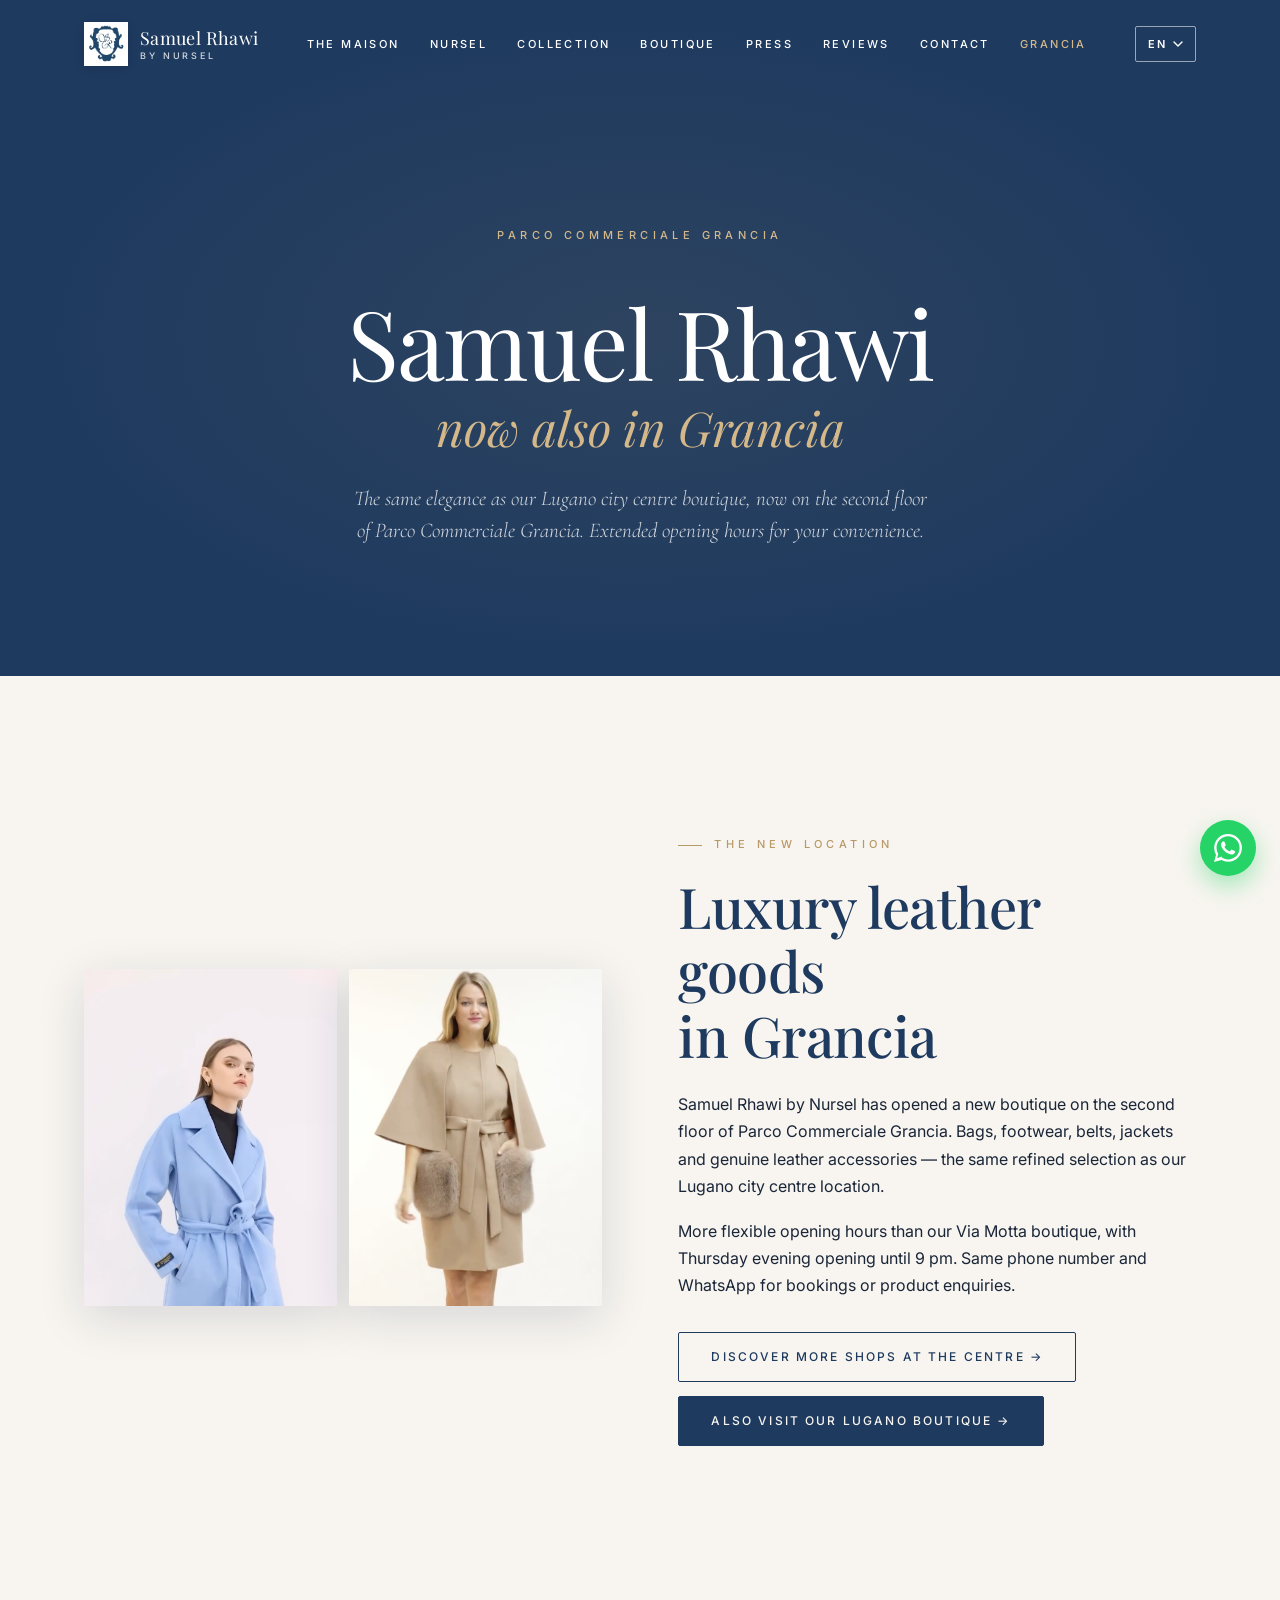
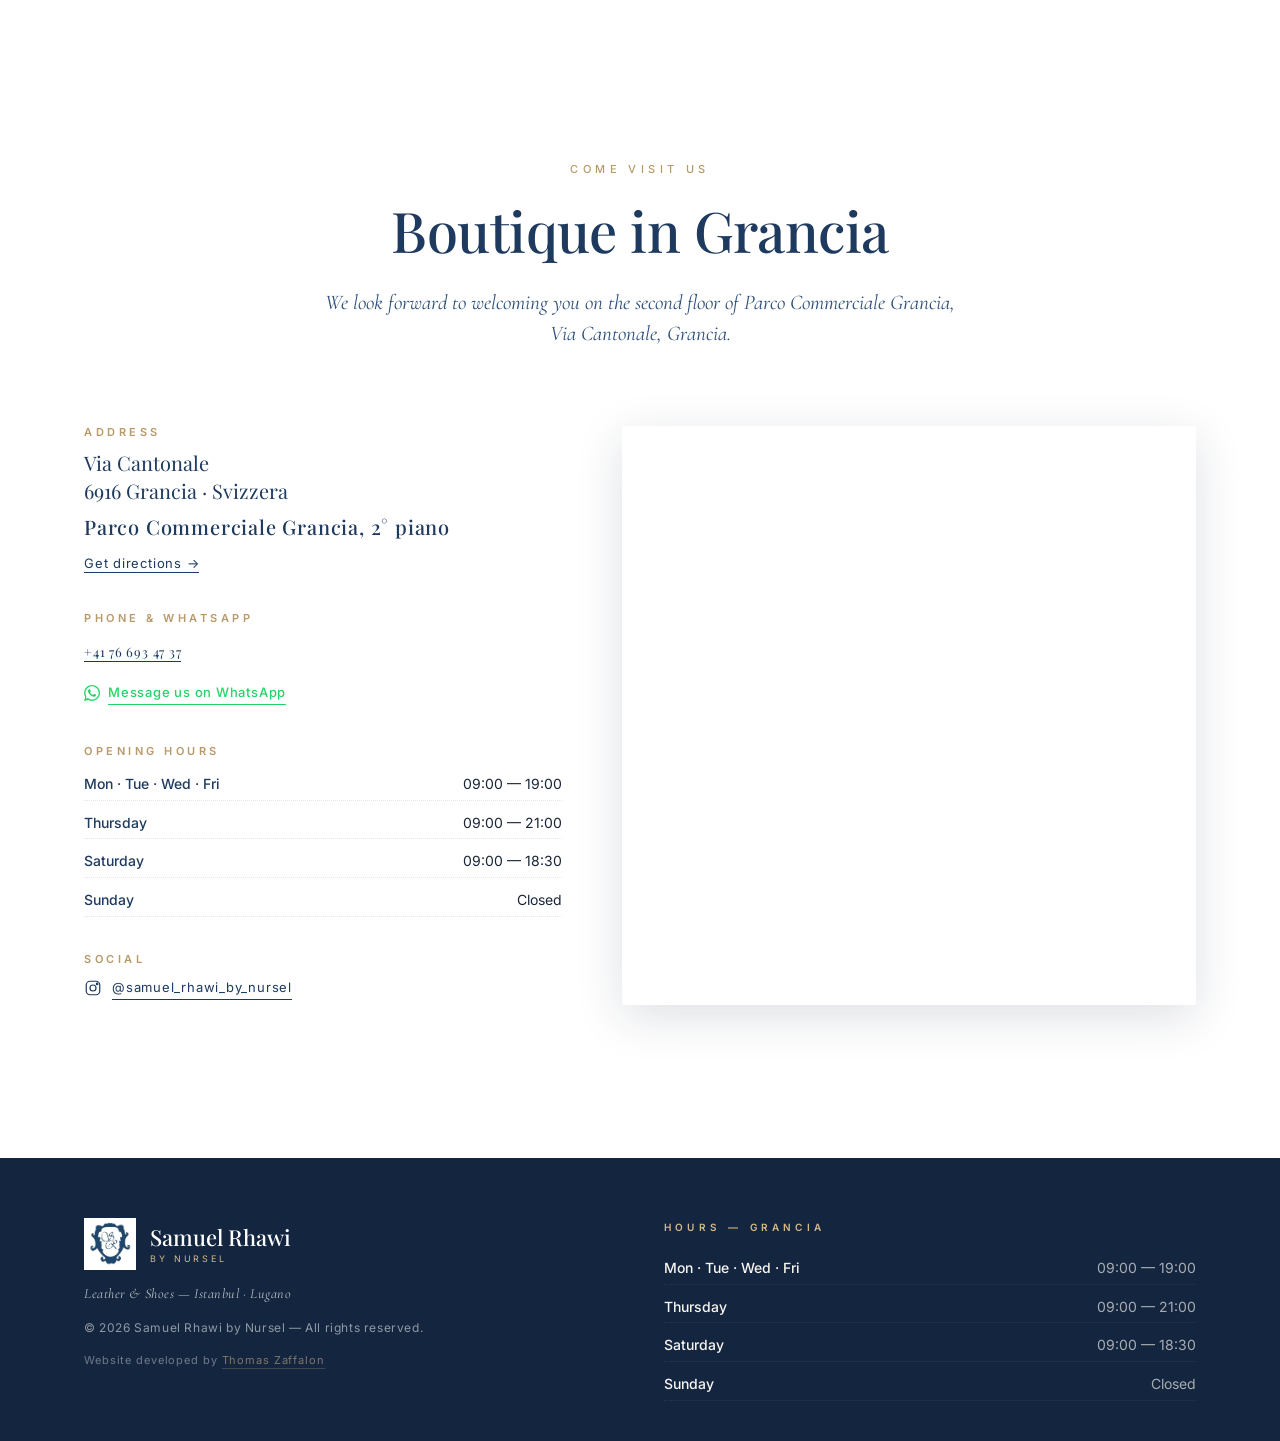
==== grancia.html @ 1774a995 "Add Grancia boutique page and update index - Remove coming soon banner (Grancia is now open) - Add G" ====
<!DOCTYPE html>
<html lang="it">
<head>
  <meta charset="UTF-8" />
  <meta name="viewport" content="width=device-width, initial-scale=1.0" />
  <title>Samuel Rhawi by Nursel — Boutique al Parco Commerciale Grancia</title>
  <meta name="description" content="Samuel Rhawi by Nursel ora anche a Grancia, al secondo piano del Parco Commerciale. Pelletteria, borse, calzature e accessori in vera pelle. Orari flessibili. Via Cantonale, 6916 Grancia." />
  <meta name="theme-color" content="#1e3a5f" />

  <link rel="icon" type="image/webp" href="img/logo (abbreviato ma buona qualita).jpg.webp" />
  <link rel="apple-touch-icon" href="img/logo (abbreviato ma buona qualita).jpg.webp" />

  <link rel="preconnect" href="https://fonts.googleapis.com">
  <link rel="preconnect" href="https://fonts.gstatic.com" crossorigin>
  <link href="https://fonts.googleapis.com/css2?family=Cormorant+Garamond:ital,wght@0,300;0,400;0,500;0,600;0,700;1,400&family=Inter:wght@300;400;500;600&family=Playfair+Display:ital,wght@0,400;0,500;0,600;0,700;1,400&display=swap" rel="stylesheet">

  <link rel="stylesheet" href="styles.css" />
</head>
<body>

  <!-- ============ NAVBAR ============ -->
  <header class="nav" id="nav">
    <div class="nav__inner">
      <a href="index.html" class="nav__brand" aria-label="Samuel Rhawi by Nursel">
        <img src="img/logo (abbreviato ma buona qualita).jpg.webp" alt="" class="nav__logo" />
        <span class="nav__brand-text">Samuel Rhawi<small>by Nursel</small></span>
      </a>

      <nav class="nav__links" id="navLinks">
        <a href="index.html#about" data-i18n="nav_about">La Maison</a>
        <a href="index.html#nursel" data-i18n="nav_nursel">Nursel</a>
        <a href="index.html#collection" data-i18n="nav_collection">Collezione</a>
        <a href="index.html#boutique" data-i18n="nav_boutique">Boutique</a>
        <a href="index.html#press" data-i18n="nav_press">Stampa</a>
        <a href="index.html#reviews" data-i18n="nav_reviews">Recensioni</a>
        <a href="index.html#contact" data-i18n="nav_contact">Contatti</a>
        <a href="grancia.html" data-i18n="nav_grancia" class="nav__link--grancia" aria-current="page">Grancia</a>
      </nav>

      <div class="nav__right">
        <div class="lang" id="lang">
          <button class="lang__current" id="langCurrent" aria-haspopup="listbox" aria-expanded="false">
            <span id="langLabel">IT</span>
            <svg width="10" height="6" viewBox="0 0 10 6" fill="none" aria-hidden="true"><path d="M1 1l4 4 4-4" stroke="currentColor" stroke-width="1.4" stroke-linecap="round" stroke-linejoin="round"/></svg>
          </button>
          <ul class="lang__menu" role="listbox">
            <li><button data-lang="it" role="option">Italiano</button></li>
            <li><button data-lang="en" role="option">English</button></li>
            <li><button data-lang="fr" role="option">Français</button></li>
            <li><button data-lang="de" role="option">Deutsch</button></li>
          </ul>
        </div>

        <button class="nav__burger" id="navBurger" aria-label="Menu" aria-expanded="false">
          <span></span><span></span><span></span>
        </button>
      </div>
    </div>
  </header>

  <!-- ============ HERO GRANCIA ============ -->
  <section class="grancia-hero">
    <div class="container">
      <div class="grancia-hero__content">
        <span class="section__eyebrow grancia-hero__eyebrow" data-i18n="grancia_eyebrow">Parco Commerciale Grancia</span>
        <h1 class="grancia-hero__title" data-i18n="grancia_title">Samuel Rhawi<br/><em>è ora a Grancia</em></h1>
        <p class="grancia-hero__lead" data-i18n="grancia_lead">La stessa eleganza di Lugano centro, ora al secondo piano del Parco Commerciale Grancia. Orari più ampi per tua comodità.</p>
      </div>
    </div>
  </section>

  <!-- ============ ABOUT / FOTO ============ -->
  <section class="section section--grancia-about">
    <div class="container">
      <div class="grancia-about__grid">
        <div class="grancia-about__photos">
          <img src="img/modella 5.png" alt="Samuel Rhawi by Nursel — Grancia" loading="lazy" />
          <img src="img/modella 6.png" alt="Samuel Rhawi by Nursel — Grancia" loading="lazy" />
        </div>
        <div class="grancia-about__text">
          <span class="section__eyebrow" data-i18n="grancia_about_eyebrow">La Nuova Sede</span>
          <h2 class="section__title" data-i18n="grancia_about_title">Pelletteria di lusso<br/>a Grancia</h2>
          <p data-i18n="grancia_about_p1">Samuel Rhawi by Nursel ha aperto una nuova boutique al secondo piano del Parco Commerciale Grancia. Borse, calzature, cinture, giacche e accessori in vera pelle — la stessa raffinata selezione della sede di Lugano centro.</p>
          <p data-i18n="grancia_about_p2">Orari più flessibili rispetto alla sede di Via Motta, con apertura serale il giovedì fino alle 21:00. Stesso numero di telefono e WhatsApp per prenotare una visita o richiedere informazioni sui prodotti.</p>
          <div class="grancia-about__cta">
            <a href="https://parcograncia.ch/negozi/" target="_blank" rel="noopener noreferrer" class="btn btn--ghost btn--ghost-dark" data-i18n="grancia_shop_link">Scopri gli altri negozi del Parco →</a>
            <a href="index.html" class="btn btn--solid" data-i18n="grancia_lugano_cta">Visita anche la boutique di Lugano →</a>
          </div>
        </div>
      </div>
    </div>
  </section>

  <!-- ============ CONTACT ============ -->
  <section class="section section--contact section--grancia-contact">
    <div class="container">
      <div class="section__head section__head--center">
        <span class="section__eyebrow" data-i18n="grancia_contact_eyebrow">Vieni a trovarci</span>
        <h2 class="section__title" data-i18n="grancia_contact_title">Boutique a Grancia</h2>
        <p class="section__lead" data-i18n="grancia_contact_lead">Vi aspettiamo al secondo piano del Parco Commerciale Grancia, in Via Cantonale a Grancia.</p>
      </div>

      <div class="contact__grid">
        <div class="contact__info">
          <div class="contact__row">
            <h4 data-i18n="contact_address_title">Indirizzo</h4>
            <p>Via Cantonale<br/>6916 Grancia · Svizzera</p>
            <p class="grancia-floor">Parco Commerciale Grancia, 2° piano</p>
            <a href="https://maps.google.com/?q=Via+Cantonale,+6916+Grancia" target="_blank" rel="noopener" data-i18n="contact_directions">Indicazioni stradali →</a>
          </div>

          <div class="contact__row">
            <h4 data-i18n="contact_phone_title">Telefono & WhatsApp</h4>
            <p><a href="tel:+41766934737">+41 76 693 47 37</a></p>
            <a class="contact__wa" href="https://wa.me/41766934737" target="_blank" rel="noopener">
              <svg viewBox="0 0 24 24" width="16" height="16" fill="currentColor" aria-hidden="true"><path d="M.057 24l1.687-6.163a11.867 11.867 0 01-1.587-5.946C.16 5.335 5.495 0 12.05 0a11.82 11.82 0 018.413 3.488 11.82 11.82 0 013.48 8.414c-.003 6.557-5.34 11.892-11.893 11.892a11.9 11.9 0 01-5.688-1.448L.057 24zm6.597-3.807c1.676.995 3.276 1.591 5.392 1.592 5.448 0 9.886-4.434 9.889-9.885.002-5.462-4.415-9.89-9.881-9.892-5.452 0-9.887 4.434-9.889 9.884a9.86 9.86 0 001.51 5.26l-.999 3.648 3.978-1.607zm11.387-5.464c-.074-.124-.272-.198-.57-.347-.297-.149-1.758-.868-2.031-.967-.272-.099-.47-.149-.669.149-.198.297-.768.967-.941 1.165-.173.198-.347.223-.644.074-.297-.149-1.255-.462-2.39-1.475-.883-.788-1.48-1.761-1.653-2.059-.173-.297-.018-.458.13-.606.134-.133.297-.347.446-.521.151-.172.2-.296.3-.495.099-.198.05-.372-.025-.521-.075-.148-.669-1.611-.916-2.206-.242-.579-.487-.501-.669-.51l-.57-.01c-.198 0-.52.074-.792.372s-1.04 1.016-1.04 2.479 1.065 2.876 1.213 3.074c.149.198 2.095 3.2 5.076 4.487.709.306 1.263.489 1.694.626.712.226 1.36.194 1.872.118.571-.085 1.758-.719 2.006-1.413.248-.694.248-1.289.173-1.413z"/></svg>
              <span data-i18n="contact_wa_label">Scrivici su WhatsApp</span>
            </a>
          </div>

          <div class="contact__row">
            <h4 data-i18n="contact_hours_title">Orari di apertura</h4>
            <ul class="hours">
              <li><span data-i18n="grancia_days_mtwf">Lun · Mar · Mer · Ven</span><span>09:00 — 19:00</span></li>
              <li><span data-i18n="day_thu">Giovedì</span><span>09:00 — 21:00</span></li>
              <li><span data-i18n="day_sat">Sabato</span><span>09:00 — 18:30</span></li>
              <li><span data-i18n="day_sun">Domenica</span><span data-i18n="closed">Chiuso</span></li>
            </ul>
          </div>

          <div class="contact__row">
            <h4 data-i18n="contact_social_title">Social</h4>
            <a href="https://www.instagram.com/samuel_rhawi_by_nursel" target="_blank" rel="noopener" class="contact__social">
              <svg viewBox="0 0 24 24" width="18" height="18" fill="none" stroke="currentColor" stroke-width="1.6" aria-hidden="true"><rect x="3" y="3" width="18" height="18" rx="5"/><circle cx="12" cy="12" r="4"/><circle cx="17.5" cy="6.5" r="1" fill="currentColor"/></svg>
              <span>@samuel_rhawi_by_nursel</span>
            </a>
          </div>
        </div>

        <div class="contact__map">
          <iframe
            src="https://www.google.com/maps?q=Via+Cantonale,+6916+Grancia&output=embed"
            loading="lazy"
            referrerpolicy="no-referrer-when-downgrade"
            title="Mappa — Samuel Rhawi by Nursel Grancia">
          </iframe>
        </div>
      </div>
    </div>
  </section>

  <!-- ============ FOOTER ============ -->
  <footer class="footer footer--grancia">
    <div class="container">
      <div class="footer__grid footer__grid--grancia">
        <div class="footer__left">
          <div class="footer__brand">
            <img src="img/logo (abbreviato ma buona qualita).jpg.webp" alt="" />
            <div>
              <strong>Samuel Rhawi</strong>
              <span>by Nursel</span>
            </div>
          </div>
          <p class="footer__tag" data-i18n="footer_tag">Leather &amp; Shoes — Istanbul · Lugano</p>
          <p class="footer__copy">© <span id="year"></span> Samuel Rhawi by Nursel — <span data-i18n="footer_rights">Tutti i diritti riservati.</span></p>
          <p class="footer__credit"><span data-i18n="footer_credit">Sito sviluppato da</span> <a href="https://tommyzaffa.com" target="_blank" rel="noopener">Thomas Zaffalon</a></p>
        </div>
        <div class="footer__hours-block">
          <h4 data-i18n="grancia_footer_hours_title">Orari — Grancia</h4>
          <ul class="hours hours--light">
            <li><span data-i18n="grancia_days_mtwf">Lun · Mar · Mer · Ven</span><span>09:00 — 19:00</span></li>
            <li><span data-i18n="day_thu">Giovedì</span><span>09:00 — 21:00</span></li>
            <li><span data-i18n="day_sat">Sabato</span><span>09:00 — 18:30</span></li>
            <li><span data-i18n="day_sun">Domenica</span><span data-i18n="closed">Chiuso</span></li>
          </ul>
        </div>
      </div>
    </div>
  </footer>

  <!-- ============ FLOATING WHATSAPP ============ -->
  <a class="fab-wa" href="https://wa.me/41766934737" target="_blank" rel="noopener" aria-label="WhatsApp">
    <svg viewBox="0 0 24 24" fill="currentColor" aria-hidden="true"><path d="M.057 24l1.687-6.163a11.867 11.867 0 01-1.587-5.946C.16 5.335 5.495 0 12.05 0a11.82 11.82 0 018.413 3.488 11.82 11.82 0 013.48 8.414c-.003 6.557-5.34 11.892-11.893 11.892a11.9 11.9 0 01-5.688-1.448L.057 24zm6.597-3.807c1.676.995 3.276 1.591 5.392 1.592 5.448 0 9.886-4.434 9.889-9.885.002-5.462-4.415-9.89-9.881-9.892-5.452 0-9.887 4.434-9.889 9.884a9.86 9.86 0 001.51 5.26l-.999 3.648 3.978-1.607zm11.387-5.464c-.074-.124-.272-.198-.57-.347-.297-.149-1.758-.868-2.031-.967-.272-.099-.47-.149-.669.149-.198.297-.768.967-.941 1.165-.173.198-.347.223-.644.074-.297-.149-1.255-.462-2.39-1.475-.883-.788-1.48-1.761-1.653-2.059-.173-.297-.018-.458.13-.606.134-.133.297-.347.446-.521.151-.172.2-.296.3-.495.099-.198.05-.372-.025-.521-.075-.148-.669-1.611-.916-2.206-.242-.579-.487-.501-.669-.51l-.57-.01c-.198 0-.52.074-.792.372s-1.04 1.016-1.04 2.479 1.065 2.876 1.213 3.074c.149.198 2.095 3.2 5.076 4.487.709.306 1.263.489 1.694.626.712.226 1.36.194 1.872.118.571-.085 1.758-.719 2.006-1.413.248-.694.248-1.289.173-1.413z"/></svg>
  </a>

  <script src="translations.js"></script>
  <script src="grancia.js"></script>
</body>
</html>
---- styles.css ----
/* =========================================================
   SAMUEL RHAWI BY NURSEL — Boutique Lugano
   Palette: navy #1e3a5f · ivory #f8f5f0 · white · gold #b89968
   ========================================================= */

/* =========================================================
   ⚙️  ANCHOR OFFSETS — DESKTOP
   Personalizza qui per ogni sezione (schermi > 860px).
   Aumenta il valore per far iniziare la sezione PIÙ IN BASSO
   (lasciando più spazio sopra). Diminuiscilo per farla più
   vicino al bordo/navbar. Funziona sia con click sui link
   sia con URL diretti (#hash).
   ========================================================= */
:root {
  --offset-default: 90px; /* fallback */

  --offset-hero:       0px;   /* nessun offset, è la prima */
  --offset-about:      -70px;
  --offset-nursel:     0px;
  --offset-collection: -70px;
  --offset-boutique:   -40px;
  --offset-press:      -20px;
  --offset-reviews:    0px;
  --offset-contact:    -50px;
}

/* =========================================================
   📱  ANCHOR OFFSETS — MOBILE (≤ 860px)
   Personalizza qui i valori SOLO per mobile/tablet piccolo.
   Su mobile la navbar e i titoli hanno proporzioni diverse,
   quindi spesso servono valori differenti dal desktop.
   ========================================================= */
@media (max-width: 860px) {
  :root {
    --offset-default: 80px; /* fallback mobile */

    --offset-hero:       0px;
    --offset-about:      0px;
    --offset-nursel:     0px;
    --offset-collection: 0px;
    --offset-boutique:   0px;
    --offset-press:      0px;
    --offset-reviews:    0px;
    --offset-contact:    0px;
  }
}

/* =========================================================
   📱  ANCHOR OFFSETS — MOBILE PICCOLO (≤ 520px)
   Override extra per smartphone stretti, se servono.
   ========================================================= */
@media (max-width: 520px) {
  :root {
    --offset-default: 70px;

    --offset-hero:       0px;
    --offset-about:      0px;
    --offset-nursel:     0px;
    --offset-collection: 0px;
    --offset-boutique:   0px;
    --offset-press:      0px;
    --offset-reviews:    0px;
    --offset-contact:    0px;
  }
}

#hero       { scroll-margin-top: var(--offset-hero); }
#about      { scroll-margin-top: var(--offset-about); }
#nursel     { scroll-margin-top: var(--offset-nursel); }
#collection { scroll-margin-top: var(--offset-collection); }
#boutique   { scroll-margin-top: var(--offset-boutique); }
#press      { scroll-margin-top: var(--offset-press); }
#reviews    { scroll-margin-top: var(--offset-reviews); }
#contact    { scroll-margin-top: var(--offset-contact); }

/* fallback per qualsiasi altra sezione con id */
section[id] { scroll-margin-top: var(--offset-default); }


:root {
  --navy: #1e3a5f;
  --navy-deep: #14263f;
  --navy-soft: #2d4f7a;
  --blue-light: #6b8caf;
  --ivory: #f8f5f0;
  --bone: #efe9e0;
  --white: #ffffff;
  --gold: #b89968;
  --gold-soft: #d4b88a;
  --text: #1a2638;
  --muted: #6b7280;
  --line: rgba(30, 58, 95, 0.12);

  --serif: "Playfair Display", "Cormorant Garamond", Georgia, serif;
  --serif-alt: "Cormorant Garamond", Georgia, serif;
  --sans: "Inter", -apple-system, BlinkMacSystemFont, "Segoe UI", sans-serif;

  --container: 1240px;
  --gutter: clamp(20px, 5vw, 64px);

  --radius: 2px;
  --shadow-sm: 0 4px 24px rgba(20, 38, 63, 0.08);
  --shadow-md: 0 12px 48px rgba(20, 38, 63, 0.14);
  --shadow-lg: 0 24px 72px rgba(20, 38, 63, 0.18);

  --ease: cubic-bezier(0.22, 1, 0.36, 1);
  --ease-out: cubic-bezier(0.16, 1, 0.3, 1);
}

/* ---------- RESET ---------- */
*, *::before, *::after { box-sizing: border-box; }
html {
  scroll-behavior: smooth;
  -webkit-text-size-adjust: 100%;
  scrollbar-width: none;        /* Firefox */
  -ms-overflow-style: none;     /* IE/Edge legacy */
}
html::-webkit-scrollbar { width: 0; height: 0; display: none; } /* Chrome/Safari/Edge */
body {
  margin: 0;
  font-family: var(--sans);
  font-size: 16px;
  line-height: 1.7;
  color: var(--text);
  background: var(--ivory);
  -webkit-font-smoothing: antialiased;
  -moz-osx-font-smoothing: grayscale;
  overflow-x: hidden;
  scrollbar-width: none;
  -ms-overflow-style: none;
}
body::-webkit-scrollbar { width: 0; height: 0; display: none; }

/* Lock totale scroll durante preloader/menu mobile (cross-device incl. iOS) */
html.no-scroll,
body.no-scroll {
  overflow: hidden !important;
  height: 100%;
  width: 100%;
  position: fixed;
  top: 0; left: 0; right: 0;
  touch-action: none;
  overscroll-behavior: none;
}

/* nascondi scrollbar anche per eventuali contenitori interni */
*::-webkit-scrollbar { width: 0; height: 0; display: none; }
* { scrollbar-width: none; -ms-overflow-style: none; }

img { max-width: 100%; display: block; }
a { color: inherit; text-decoration: none; transition: color .25s var(--ease); }
button { font: inherit; cursor: pointer; border: none; background: none; color: inherit; }
ul { list-style: none; padding: 0; margin: 0; }
blockquote { margin: 0; }

h1, h2, h3, h4 { font-family: var(--serif); font-weight: 500; letter-spacing: -0.01em; line-height: 1.15; margin: 0; }

::selection { background: var(--navy); color: var(--ivory); }

.container {
  max-width: var(--container);
  margin: 0 auto;
  padding: 0 var(--gutter);
}

/* ---------- BUTTONS ---------- */
.btn {
  display: inline-flex; align-items: center; justify-content: center;
  padding: 14px 32px;
  font-family: var(--sans);
  font-size: 12px;
  font-weight: 500;
  letter-spacing: 0.18em;
  text-transform: uppercase;
  border: 1px solid var(--navy);
  border-radius: var(--radius);
  transition: all .35s var(--ease);
  cursor: pointer;
  white-space: nowrap;
}
.btn--solid {
  background: var(--navy);
  color: var(--ivory);
}
.btn--solid:hover {
  background: var(--navy-deep);
  transform: translateY(-1px);
  box-shadow: var(--shadow-md);
}
.btn--ghost {
  background: transparent;
  color: var(--white);
  border-color: rgba(255,255,255,0.7);
}
.btn--ghost:hover {
  background: var(--white);
  color: var(--navy);
}

/* ---------- PRELOADER (cinematic) ---------- */
.preloader {
  position: fixed; inset: 0;
  z-index: 9999;
  pointer-events: auto;       /* blocca interazioni col contenuto sotto */
  touch-action: none;          /* blocca scroll touch su iOS/Android */
  overscroll-behavior: contain;
  visibility: visible;
  transition: visibility 0s linear 1.6s;
}
.preloader.is-hidden { visibility: hidden; pointer-events: none; }

/* tendone: due metà che si aprono per rivelare il sito */
.preloader__curtain {
  position: absolute; left: 0; right: 0;
  height: 51%;
  background: var(--navy-deep);
  transition: transform 1.4s cubic-bezier(0.86, 0, 0.07, 1);
  z-index: 1;
}
.preloader__curtain--top { top: 0; }
.preloader__curtain--bot { bottom: 0; }
.preloader.is-hidden .preloader__curtain--top { transform: translateY(-100%); }
.preloader.is-hidden .preloader__curtain--bot { transform: translateY(100%); }

/* sottile linea oro al centro che si chiude prima dell'apertura */
.preloader__curtain--top::after,
.preloader__curtain--bot::after {
  content: '';
  position: absolute;
  left: 50%;
  width: 0;
  height: 1px;
  background: var(--gold-soft);
  transform: translateX(-50%);
  opacity: 0;
}
.preloader__curtain--top::after { bottom: 0; }
.preloader__curtain--bot::after { top: 0; }

.preloader__inner {
  position: absolute; inset: 0;
  z-index: 2;
  display: flex; flex-direction: column;
  align-items: center; justify-content: center;
  gap: 28px;
  transition: opacity .5s ease, transform .9s var(--ease);
}
.preloader.is-hidden .preloader__inner {
  opacity: 0;
  transform: scale(1.04);
}

.preloader__logo {
  width: 120px; height: 120px;
  background: var(--white);
  padding: 6px;
  object-fit: contain;
  opacity: 0;
  transform: scale(0.5) rotate(-14deg);
  box-shadow: 0 20px 60px rgba(0,0,0,0.35);
  animation: pl-logoIn 1.4s var(--ease-out) .35s forwards;
}
@keyframes pl-logoIn {
  60% { opacity: 1; transform: scale(1.06) rotate(2deg); }
  to  { opacity: 1; transform: scale(1) rotate(0deg); }
}

.preloader__title {
  display: flex;
  gap: 0.32em;
  margin: 0;
  font-family: var(--serif);
  font-weight: 400;
  font-size: clamp(36px, 6vw, 70px);
  color: var(--white);
  letter-spacing: 0.01em;
  line-height: 1;
}
.preloader__word {
  display: inline-block;
  overflow: hidden;
  padding: 0 .04em;
}
.preloader__word > span {
  display: inline-block;
  transform: translateY(110%);
  opacity: 0;
  animation: pl-wordUp 1s var(--ease-out) forwards;
}
.preloader__word:nth-child(1) > span { animation-delay: 1.05s; }
.preloader__word:nth-child(2) > span { animation-delay: 1.25s; }
@keyframes pl-wordUp {
  to { transform: translateY(0); opacity: 1; }
}

.preloader__line {
  width: 0;
  height: 1px;
  background: linear-gradient(90deg, transparent, var(--gold-soft) 20%, var(--gold) 50%, var(--gold-soft) 80%, transparent);
  margin-top: 6px;
  animation: pl-lineDraw 1.1s var(--ease) 1.9s forwards;
}
@keyframes pl-lineDraw {
  to { width: 240px; }
}

.preloader__sub {
  font-family: var(--serif-alt);
  font-style: italic;
  font-size: clamp(14px, 1.6vw, 18px);
  font-weight: 400;
  color: var(--gold-soft);
  letter-spacing: 0.5em;
  text-transform: uppercase;
  opacity: 0;
  transform: translateY(8px);
  animation: pl-subIn 1.1s var(--ease-out) 2.4s forwards;
  padding-left: 0.5em;
}
@keyframes pl-subIn {
  to { opacity: 1; transform: translateY(0); }
}

/* ---------- NAVBAR ---------- */
.nav {
  position: fixed; top: 0; left: 0; right: 0;
  z-index: 100;
  padding: 22px 0;
  transition: all .4s var(--ease);
}
.nav.is-scrolled {
  background: rgba(248, 245, 240, 0.96);
  backdrop-filter: saturate(140%) blur(14px);
  -webkit-backdrop-filter: saturate(140%) blur(14px);
  padding: 14px 0;
  box-shadow: 0 1px 0 var(--line);
}
.nav__inner {
  max-width: var(--container);
  margin: 0 auto; padding: 0 var(--gutter);
  display: flex; align-items: center; justify-content: space-between;
  gap: 24px;
}
.nav__brand { display: flex; align-items: center; gap: 12px; }
.nav__logo {
  width: 44px; height: 44px;
  background: var(--white);
  padding: 3px;
  object-fit: contain;
  box-shadow: 0 2px 10px rgba(0,0,0,0.12);
  transition: width .4s var(--ease), height .4s var(--ease), box-shadow .4s var(--ease);
}
.nav.is-scrolled .nav__logo {
  width: 38px; height: 38px;
  box-shadow: none;
  background: transparent;
  padding: 0;
}
.nav__brand-text {
  display: flex; flex-direction: column;
  font-family: var(--serif);
  font-size: 18px;
  color: var(--navy);
  line-height: 1;
  letter-spacing: 0.02em;
}
.nav__brand-text small {
  font-family: var(--sans);
  font-size: 9px;
  font-weight: 500;
  letter-spacing: 0.32em;
  text-transform: uppercase;
  color: var(--navy-soft);
  margin-top: 4px;
}
.nav__brand:hover .nav__logo { transform: rotate(-6deg) scale(1.06); }

/* hero state: light text */
.nav:not(.is-scrolled) .nav__brand-text,
.nav:not(.is-scrolled) .nav__links a,
.nav:not(.is-scrolled) .lang__current { color: var(--white); }
.nav:not(.is-scrolled) .nav__brand-text small { color: rgba(255,255,255,0.8); }

.nav__links { display: flex; gap: 30px; }
.nav__links a {
  font-size: 11px;
  font-weight: 500;
  letter-spacing: 0.22em;
  text-transform: uppercase;
  color: var(--navy);
  position: relative;
  padding: 6px 0;
}
.nav__links a::after {
  content: ''; position: absolute; left: 0; bottom: 0;
  width: 100%; height: 1px;
  background: currentColor;
  transform: scaleX(0); transform-origin: right;
  transition: transform .4s var(--ease);
}
.nav__links a:hover::after { transform: scaleX(1); transform-origin: left; }

.nav__right { display: flex; align-items: center; gap: 16px; }

/* lang switcher */
.lang { position: relative; }
.lang__current {
  display: flex; align-items: center; gap: 6px;
  padding: 8px 12px;
  font-size: 11px; font-weight: 600;
  letter-spacing: 0.18em;
  color: var(--navy);
  border: 1px solid currentColor;
  border-radius: var(--radius);
  transition: all .3s var(--ease);
}
.nav:not(.is-scrolled) .lang__current { border-color: rgba(255,255,255,0.55); }
.lang__current:hover { background: var(--navy); color: var(--ivory) !important; border-color: var(--navy); }
.lang__menu {
  position: absolute; top: calc(100% + 8px); right: 0;
  background: var(--white);
  box-shadow: var(--shadow-md);
  border-radius: var(--radius);
  min-width: 140px;
  padding: 6px;
  opacity: 0; visibility: hidden;
  transform: translateY(-6px);
  transition: all .3s var(--ease);
  z-index: 5;
}
.lang.is-open .lang__menu { opacity: 1; visibility: visible; transform: translateY(0); }
.lang__menu button {
  display: block; width: 100%; text-align: left;
  padding: 10px 14px;
  font-size: 13px;
  color: var(--navy);
  border-radius: var(--radius);
  transition: background .2s;
}
.lang__menu button:hover, .lang__menu button.is-active { background: var(--ivory); }

/* burger */
.nav__burger {
  display: none;
  width: 36px; height: 36px;
  flex-direction: column; justify-content: center; align-items: center;
  gap: 5px;
}
.nav__burger span {
  width: 22px; height: 1.5px;
  background: var(--navy);
  transition: all .3s var(--ease);
}
.nav:not(.is-scrolled) .nav__burger span { background: var(--white); }
.nav__burger.is-open span:nth-child(1) { transform: translateY(6.5px) rotate(45deg); }
.nav__burger.is-open span:nth-child(2) { opacity: 0; }
.nav__burger.is-open span:nth-child(3) { transform: translateY(-6.5px) rotate(-45deg); }

/* Quando il drawer mobile è aperto (sfondo ivory), forza colori scuri
   sul burger (X di chiusura) e sul selettore lingua per leggibilità. */
.nav.is-menu-open .nav__burger span { background: var(--navy) !important; }
.nav.is-menu-open .lang__current {
  color: var(--navy) !important;
  border-color: rgba(30, 58, 95, 0.4) !important;
}

/* ---------- HERO ---------- */
.hero {
  position: relative;
  min-height: 100vh;
  display: flex; align-items: center; justify-content: center;
  color: var(--white);
  overflow: hidden;
}
.hero__bg { position: absolute; inset: 0; z-index: 0; }
.hero__img {
  position: absolute; inset: 0;
  width: 100%; height: 100%;
  object-fit: cover; object-position: center top;
  opacity: 0;
  transform: scale(1.08);
  transition: opacity 1.6s var(--ease), transform 8s linear;
}
.hero__img.is-active {
  opacity: 1;
  transform: scale(1);
}
.hero__overlay {
  position: absolute; inset: 0; z-index: 1;
  background:
    linear-gradient(180deg, rgba(20,38,63,0.55) 0%, rgba(20,38,63,0.35) 40%, rgba(20,38,63,0.7) 100%),
    radial-gradient(ellipse at center, transparent 0%, rgba(20,38,63,0.45) 100%);
}

.hero__content {
  position: relative; z-index: 2;
  text-align: center;
  padding: 0 var(--gutter);
  max-width: 900px;
  animation: heroIn 1.4s var(--ease-out) both;
}
@keyframes heroIn {
  from { opacity: 0; transform: translateY(28px); }
  to   { opacity: 1; transform: translateY(0); }
}

.hero__eyebrow {
  font-size: 11px;
  letter-spacing: 0.5em;
  text-transform: uppercase;
  font-weight: 500;
  color: var(--gold-soft);
  margin-bottom: 28px;
  opacity: 0;
  animation: fadeUp 1s var(--ease-out) .3s forwards;
}
.hero__title {
  font-family: var(--serif);
  font-weight: 400;
  font-size: clamp(48px, 9vw, 124px);
  line-height: 0.95;
  letter-spacing: -0.02em;
  margin-bottom: 24px;
}
.hero__title-line {
  display: block;
  opacity: 0;
  animation: fadeUp 1.2s var(--ease-out) .5s forwards;
}
.hero__title-sub {
  display: block;
  font-style: italic;
  font-size: 0.42em;
  color: var(--gold-soft);
  margin-top: 18px;
  letter-spacing: 0.04em;
  opacity: 0;
  animation: fadeUp 1.2s var(--ease-out) .8s forwards;
}
.hero__tagline {
  font-family: var(--serif-alt);
  font-size: clamp(18px, 2vw, 22px);
  font-weight: 300;
  font-style: italic;
  letter-spacing: 0.02em;
  margin: 32px auto 44px;
  max-width: 580px;
  opacity: 0;
  animation: fadeUp 1.2s var(--ease-out) 1s forwards;
}
.hero__cta {
  display: flex; gap: 16px; justify-content: center; flex-wrap: wrap;
  opacity: 0;
  animation: fadeUp 1.2s var(--ease-out) 1.2s forwards;
}
@keyframes fadeUp {
  from { opacity: 0; transform: translateY(20px); }
  to   { opacity: 1; transform: translateY(0); }
}

.hero__scroll {
  position: absolute; bottom: 32px; left: 50%; transform: translateX(-50%);
  width: 1px; height: 60px;
  z-index: 2;
}
.hero__scroll span {
  position: absolute; top: 0; left: 0;
  width: 100%; height: 30%;
  background: var(--white);
  animation: scrollLine 2.4s var(--ease) infinite;
}
@keyframes scrollLine {
  0% { top: -30%; height: 30%; }
  60%, 100% { top: 100%; height: 0; }
}

/* ---------- SECTION SHARED ---------- */
.section { padding: clamp(80px, 12vw, 160px) 0; }
.section__head { margin-bottom: clamp(48px, 6vw, 80px); }
.section__head--center { text-align: center; max-width: 760px; margin-left: auto; margin-right: auto; }
.section__eyebrow {
  display: inline-block;
  font-size: 11px;
  font-weight: 500;
  letter-spacing: 0.4em;
  text-transform: uppercase;
  color: var(--gold);
  margin-bottom: 20px;
  position: relative;
  padding-left: 36px;
}
.section__eyebrow::before {
  content: ''; position: absolute; left: 0; top: 50%;
  width: 24px; height: 1px;
  background: var(--gold);
}
.section__head--center .section__eyebrow { padding-left: 0; }
.section__head--center .section__eyebrow::before { display: none; }
.section__title {
  font-size: clamp(32px, 5vw, 56px);
  color: var(--navy);
  margin-bottom: 24px;
}
.section__lead {
  font-family: var(--serif-alt);
  font-size: clamp(17px, 1.8vw, 21px);
  font-weight: 400;
  font-style: italic;
  color: var(--navy-soft);
  max-width: 640px;
  margin: 0 auto;
  line-height: 1.5;
}

/* ---------- ABOUT ---------- */
.section--about { background: var(--ivory); }
.about__grid {
  display: grid;
  grid-template-columns: 1.05fr 1fr;
  gap: clamp(40px, 6vw, 100px);
  align-items: center;
}
.about__text p {
  font-size: 17px;
  margin: 0 0 20px;
  color: var(--text);
}
.about__text strong { color: var(--navy); font-weight: 600; }
.about__media { position: relative; }
.about__media img {
  width: 100%;
  aspect-ratio: 4/5;
  object-fit: cover;
  border-radius: var(--radius);
  box-shadow: var(--shadow-md);
}
.about__badge {
  position: absolute;
  bottom: -32px; left: -32px;
  background: var(--navy);
  color: var(--ivory);
  padding: 24px 28px;
  border-radius: var(--radius);
  display: flex; flex-direction: column; gap: 4px;
  box-shadow: var(--shadow-lg);
}
.about__badge-num {
  font-family: var(--serif);
  font-size: 36px;
  line-height: 1;
  color: var(--gold-soft);
}
.about__badge-text {
  font-size: 11px;
  letter-spacing: 0.16em;
  text-transform: uppercase;
}

/* ---------- NURSEL ---------- */
.section--nursel {
  background: linear-gradient(180deg, var(--ivory) 0%, var(--bone) 100%);
}
.nursel__grid {
  display: grid;
  grid-template-columns: 1fr 1.1fr;
  gap: clamp(40px, 6vw, 100px);
  align-items: center;
}
.nursel__media img {
  width: 100%;
  aspect-ratio: 4/5;
  object-fit: cover;
  object-position: center top;
  border-radius: var(--radius);
  box-shadow: var(--shadow-md);
}
.nursel__lead {
  font-family: var(--serif-alt);
  font-size: clamp(20px, 2.2vw, 26px);
  font-style: italic;
  font-weight: 400;
  color: var(--navy);
  line-height: 1.45;
  margin: 24px 0 32px;
  padding-left: 24px;
  border-left: 2px solid var(--gold);
}
.nursel__text p {
  font-size: 16px;
  color: var(--text);
  margin: 0 0 16px;
}

/* ---------- QUOTE ---------- */
.quote {
  background: var(--navy);
  color: var(--ivory);
  text-align: center;
  padding: clamp(80px, 12vw, 140px) 0;
  position: relative;
  overflow: hidden;
}
.quote::before, .quote::after {
  content: '"';
  position: absolute;
  font-family: var(--serif);
  font-size: 320px;
  color: rgba(255,255,255,0.05);
  line-height: 0.8;
  pointer-events: none;
}
.quote::before { top: 40px; left: 8%; }
.quote::after { bottom: -80px; right: 8%; transform: rotate(180deg); }
.quote__text {
  font-family: var(--serif);
  font-size: clamp(22px, 3.2vw, 36px);
  font-weight: 400;
  font-style: italic;
  line-height: 1.4;
  max-width: 920px;
  margin: 0 auto 24px;
  letter-spacing: 0.005em;
}
.quote__cite {
  display: inline-block;
  font-style: normal;
  font-size: 12px;
  letter-spacing: 0.32em;
  text-transform: uppercase;
  color: var(--gold-soft);
}

/* ---------- COLLECTION / GALLERY ---------- */
.section--collection { background: var(--ivory); }
.gallery {
  display: grid;
  grid-template-columns: repeat(4, 1fr);
  grid-auto-rows: 280px;
  grid-auto-flow: row dense;
  gap: 14px;
}
.gallery__item {
  position: relative;
  overflow: hidden;
  border-radius: var(--radius);
  background: var(--bone);
  cursor: pointer;
}
.gallery__item--tall { grid-row: span 2; }
.gallery__item img {
  width: 100%; height: 100%;
  object-fit: cover;
  transition: transform 1.2s var(--ease);
}
.gallery__item::after {
  content: '';
  position: absolute; inset: 0;
  background: linear-gradient(180deg, transparent 50%, rgba(20,38,63,0.45) 100%);
  opacity: 0;
  transition: opacity .4s var(--ease);
}
.gallery__item:hover img { transform: scale(1.06); }
.gallery__item:hover::after { opacity: 1; }
.gallery__cap {
  position: absolute; bottom: 18px; left: 20px;
  z-index: 2;
  color: var(--white);
  font-family: var(--serif);
  font-size: 18px;
  font-style: italic;
  opacity: 0;
  transform: translateY(10px);
  transition: all .4s var(--ease);
}
.gallery__item:hover .gallery__cap { opacity: 1; transform: translateY(0); }

.collection__note {
  margin-top: 56px;
  text-align: center;
  font-family: var(--serif-alt);
  font-size: 18px;
  font-style: italic;
  color: var(--navy-soft);
  max-width: 720px;
  margin-left: auto; margin-right: auto;
}

/* ---------- BOUTIQUE ---------- */
.section--boutique { background: var(--white); }
.boutique__grid {
  display: grid;
  grid-template-columns: 1fr 1.05fr;
  gap: clamp(40px, 6vw, 100px);
  align-items: center;
}
.boutique__text p {
  font-size: 16px;
  margin: 0 0 18px;
}
.boutique__features {
  margin-top: 36px;
  display: flex; flex-direction: column;
  gap: 22px;
}
.feature {
  display: flex; gap: 18px;
  align-items: flex-start;
  padding-top: 22px;
  border-top: 1px solid var(--line);
}
.feature__icon {
  width: 44px; height: 44px;
  flex-shrink: 0;
  display: grid; place-items: center;
  color: var(--navy);
  background: var(--ivory);
  border-radius: 50%;
}
.feature__icon svg { width: 22px; height: 22px; }
.feature h4 {
  font-family: var(--sans);
  font-size: 14px;
  font-weight: 600;
  letter-spacing: 0.08em;
  text-transform: uppercase;
  color: var(--navy);
  margin: 0 0 6px;
}
.feature p {
  font-size: 14px;
  color: var(--muted);
  margin: 0;
  line-height: 1.55;
}

.boutique__media { display: grid; gap: 12px; }
.boutique__media > img {
  width: 100%;
  aspect-ratio: 16/10;
  object-fit: cover;
  border-radius: var(--radius);
  box-shadow: var(--shadow-md);
}
.boutique__media-grid {
  display: grid;
  grid-template-columns: 1fr 1fr;
  gap: 12px;
}
.boutique__media-grid img {
  width: 100%;
  aspect-ratio: 4/3;
  object-fit: cover;
  border-radius: var(--radius);
  box-shadow: var(--shadow-sm);
}

/* ---------- COMING SOON ---------- */
.coming {
  background: var(--navy);
  color: var(--ivory);
  padding: clamp(60px, 8vw, 100px) 0;
  text-align: center;
  position: relative;
  overflow: hidden;
}
.coming::before, .coming::after {
  content: '';
  position: absolute; top: 50%; transform: translateY(-50%);
  width: clamp(60px, 12vw, 180px); height: 1px;
  background: linear-gradient(90deg, transparent, var(--gold-soft), transparent);
}
.coming::before { left: 5%; }
.coming::after { right: 5%; }
.coming__inner { max-width: 760px; margin: 0 auto; padding: 0 var(--gutter); }
.coming__tag {
  display: inline-block;
  font-size: 10px;
  letter-spacing: 0.5em;
  text-transform: uppercase;
  color: var(--gold-soft);
  border: 1px solid var(--gold-soft);
  padding: 8px 18px;
  margin-bottom: 22px;
  border-radius: 100px;
}
.coming__title {
  font-size: clamp(26px, 3.5vw, 40px);
  margin-bottom: 14px;
  color: var(--white);
}
.coming__text {
  font-family: var(--serif-alt);
  font-style: italic;
  font-size: 18px;
  color: rgba(255,255,255,0.85);
  margin: 0;
}

/* ---------- PRESS ---------- */
.section--press { background: var(--bone); }
.press__grid {
  display: grid;
  grid-template-columns: 1fr 1fr;
  gap: clamp(40px, 6vw, 80px);
  align-items: center;
}
.press__media img {
  width: 100%;
  aspect-ratio: 4/5;
  object-fit: cover;
  object-position: top;
  border-radius: var(--radius);
  box-shadow: var(--shadow-md);
}
.press__source {
  font-size: 12px;
  letter-spacing: 0.22em;
  text-transform: uppercase;
  color: var(--gold);
  font-weight: 600;
  margin: 0 0 24px;
}
.press__text p { font-size: 16px; margin: 0 0 28px; }

/* ---------- REVIEWS ---------- */
.section--reviews { background: var(--ivory); }
.reviews__stars {
  display: flex; justify-content: center; gap: 6px;
  font-size: 22px;
  color: var(--gold);
  margin: 12px 0 8px;
  letter-spacing: 0.08em;
}
.reviews__rating {
  font-size: 12px;
  letter-spacing: 0.22em;
  text-transform: uppercase;
  color: var(--navy-soft);
  font-weight: 500;
  margin: 0;
}
.reviews__grid {
  display: grid;
  grid-template-columns: repeat(3, 1fr);
  gap: 24px;
  margin-top: 24px;
}
.review {
  background: var(--white);
  padding: 36px 32px;
  border-radius: var(--radius);
  border: 1px solid var(--line);
  margin: 0;
  display: flex; flex-direction: column;
  gap: 18px;
  transition: transform .4s var(--ease), box-shadow .4s var(--ease);
}
.review:hover { transform: translateY(-4px); box-shadow: var(--shadow-md); }
.review__stars { color: var(--gold); letter-spacing: 0.1em; font-size: 16px; }
.review blockquote {
  font-family: var(--serif-alt);
  font-size: 19px;
  font-style: italic;
  line-height: 1.5;
  color: var(--navy);
  flex: 1;
}
.review figcaption {
  font-size: 11px;
  letter-spacing: 0.22em;
  text-transform: uppercase;
  color: var(--muted);
  font-weight: 500;
}

/* ---------- CONTACT ---------- */
.section--contact { background: var(--white); }
.contact__grid {
  display: grid;
  grid-template-columns: 1fr 1.2fr;
  gap: 60px;
  margin-top: 32px;
}
.contact__info { display: flex; flex-direction: column; gap: 36px; }
.contact__row h4 {
  font-family: var(--sans);
  font-size: 11px;
  font-weight: 600;
  letter-spacing: 0.32em;
  text-transform: uppercase;
  color: var(--gold);
  margin: 0 0 10px;
}
.contact__row p {
  font-family: var(--serif);
  font-size: 20px;
  color: var(--navy);
  margin: 0 0 8px;
  line-height: 1.4;
}
.contact__row a {
  color: var(--navy);
  font-size: 13px;
  letter-spacing: 0.06em;
  border-bottom: 1px solid currentColor;
  padding-bottom: 1px;
}
.contact__row a:hover { color: var(--gold); }
.contact__wa {
  display: inline-flex; align-items: center; gap: 8px;
  margin-top: 10px;
  border-bottom: none !important;
  color: #25D366 !important;
  font-weight: 500;
}
.contact__wa span { border-bottom: 1px solid currentColor; padding-bottom: 1px; }
.contact__social {
  display: inline-flex; align-items: center; gap: 10px;
  border-bottom: none !important;
}
.contact__social span { border-bottom: 1px solid currentColor; padding-bottom: 1px; }

.hours {
  display: flex; flex-direction: column;
  gap: 6px;
  margin-top: 6px;
}
.hours li {
  display: flex; justify-content: space-between;
  font-size: 14px;
  color: var(--text);
  padding: 4px 0;
  border-bottom: 1px dotted var(--line);
}
.hours li > span:first-child {
  font-weight: 500;
  color: var(--navy);
}

.contact__map {
  border-radius: var(--radius);
  overflow: hidden;
  box-shadow: var(--shadow-md);
  min-height: 460px;
}
.contact__map iframe { width: 100%; height: 100%; min-height: 460px; border: 0; filter: grayscale(0.2) contrast(1.05); }

/* ---------- FOOTER ---------- */
.footer {
  background: var(--navy-deep);
  color: rgba(255,255,255,0.7);
  padding: 60px 0 40px;
  text-align: center;
}
.footer__grid {
  display: flex; flex-direction: column; align-items: center;
  gap: 18px;
}
.footer__brand { display: flex; align-items: center; gap: 14px; }
.footer__brand img {
  width: 52px;
  height: 52px;
  background: var(--white);
  padding: 4px;
  object-fit: contain;
}
.footer__brand div { display: flex; flex-direction: column; align-items: flex-start; line-height: 1.1; color: var(--white); }
.footer__brand strong { font-family: var(--serif); font-size: 22px; font-weight: 500; }
.footer__brand span {
  font-size: 9px;
  letter-spacing: 0.32em;
  text-transform: uppercase;
  color: var(--gold-soft);
  margin-top: 4px;
}
.footer__tag {
  font-family: var(--serif-alt);
  font-style: italic;
  font-size: 14px;
  letter-spacing: 0.04em;
  margin: 0;
}
.footer__copy { font-size: 12px; letter-spacing: 0.05em; margin: 8px 0 0; opacity: 0.75; }
.footer__credit {
  font-size: 11px;
  letter-spacing: 0.08em;
  margin: 14px 0 0;
  opacity: 0.55;
  color: rgba(255,255,255,0.7);
}
.footer__credit a {
  color: var(--gold-soft);
  border-bottom: 1px solid rgba(212, 184, 138, 0.4);
  padding-bottom: 1px;
  transition: color .25s var(--ease), border-color .25s var(--ease);
}
.footer__credit a:hover {
  color: var(--white);
  border-bottom-color: var(--white);
}

/* ---------- LIGHTBOX ---------- */
.lightbox {
  position: fixed; inset: 0;
  background: rgba(20, 38, 63, 0.94);
  z-index: 1000;
  display: none;
  align-items: center; justify-content: center;
  padding: 40px;
  cursor: zoom-out;
}
.lightbox.is-open { display: flex; animation: fadeIn .3s; }
@keyframes fadeIn { from { opacity: 0; } to { opacity: 1; } }
.lightbox__img {
  max-width: 90%;
  max-height: 90vh;
  width: auto; height: auto;
  box-shadow: var(--shadow-lg);
  cursor: default;
}
.lightbox__close, .lightbox__nav {
  position: absolute;
  width: 48px; height: 48px;
  color: var(--white);
  font-size: 32px;
  display: grid; place-items: center;
  border-radius: 50%;
  transition: background .2s;
}
.lightbox__close:hover, .lightbox__nav:hover { background: rgba(255,255,255,0.12); }
.lightbox__close { top: 24px; right: 24px; font-size: 36px; }
.lightbox__nav--prev { left: 24px; top: 50%; transform: translateY(-50%); }
.lightbox__nav--next { right: 24px; top: 50%; transform: translateY(-50%); }

/* ---------- FAB WHATSAPP ---------- */
.fab-wa {
  position: fixed;
  bottom: 24px; right: 24px;
  width: 56px; height: 56px;
  background: #25D366;
  color: white;
  border-radius: 50%;
  display: grid; place-items: center;
  box-shadow: 0 10px 24px rgba(37, 211, 102, 0.4);
  z-index: 90;
  transition: transform .3s var(--ease), box-shadow .3s var(--ease);
}
.fab-wa:hover { transform: scale(1.08); box-shadow: 0 14px 30px rgba(37, 211, 102, 0.55); }
.fab-wa svg { width: 28px; height: 28px; }

/* ---------- REVEAL (scroll animations) ---------- */
.reveal {
  opacity: 0;
  transform: translateY(30px);
  transition: opacity .9s var(--ease-out), transform .9s var(--ease-out);
}
.reveal.is-visible {
  opacity: 1;
  transform: translateY(0);
}
.reveal-delay-1 { transition-delay: .1s; }
.reveal-delay-2 { transition-delay: .2s; }
.reveal-delay-3 { transition-delay: .3s; }

/* ---------- RESPONSIVE ---------- */
@media (max-width: 1024px) {
  .gallery { grid-template-columns: repeat(3, 1fr); grid-auto-rows: 240px; }
  .reviews__grid { grid-template-columns: 1fr; max-width: 640px; margin-inline: auto; }
}

@media (max-width: 860px) {
  .nav__links {
    position: fixed;
    top: 0; right: 0;
    width: 80%; max-width: 360px; height: 100vh;
    background: var(--ivory);
    flex-direction: column;
    padding: 100px 40px 40px;
    gap: 24px;
    transform: translateX(100%);
    transition: transform .5s var(--ease);
    box-shadow: var(--shadow-lg);
  }
  .nav__links.is-open { transform: translateX(0); }
  .nav__links a { color: var(--navy) !important; font-size: 14px; }
  .nav__burger { display: flex; }

  .about__grid, .nursel__grid, .boutique__grid, .press__grid, .contact__grid {
    grid-template-columns: 1fr;
    gap: 50px;
  }
  .nursel__media, .press__media { order: -1; }
  .about__badge { left: 16px; bottom: -20px; padding: 18px 22px; }
  .about__badge-num { font-size: 30px; }

  .gallery { grid-template-columns: repeat(2, 1fr); grid-auto-rows: 220px; }
  .gallery__item--tall { grid-row: span 1; }

  .quote::before, .quote::after { font-size: 200px; }

  .contact__map { min-height: 360px; }
  .contact__map iframe { min-height: 360px; }
}

@media (max-width: 520px) {
  .hero__cta { flex-direction: column; align-items: stretch; padding: 0 32px; }
  .btn { padding: 14px 24px; font-size: 11px; }

  .gallery { grid-template-columns: 1fr 1fr; grid-auto-rows: 180px; gap: 8px; }

  .nav__brand-text small { display: none; }
  .nav__brand-text { font-size: 16px; }

  .feature { gap: 14px; }
  .review { padding: 28px 22px; }
  .review blockquote { font-size: 17px; }

  .lightbox__nav { width: 40px; height: 40px; font-size: 26px; }
  .lightbox__nav--prev { left: 8px; }
  .lightbox__nav--next { right: 8px; }

  .fab-wa { bottom: 16px; right: 16px; width: 50px; height: 50px; }
  .fab-wa svg { width: 24px; height: 24px; }
}

/* ---------- MOTION REDUCED ---------- */
@media (prefers-reduced-motion: reduce) {
  *, *::before, *::after { animation: none !important; transition: none !important; }
  .reveal { opacity: 1; transform: none; }
}

/* =========================================================
   GRANCIA — nav link
   ========================================================= */
.nav__link--grancia {
  color: var(--gold) !important;
}
.nav__link--grancia::after {
  background: var(--gold) !important;
}
.nav:not(.is-scrolled) .nav__link--grancia {
  color: var(--gold-soft) !important;
}

/* =========================================================
   GRANCIA — HERO
   ========================================================= */
.grancia-hero {
  background: var(--navy);
  color: var(--ivory);
  padding: clamp(130px, 18vw, 220px) 0 clamp(80px, 10vw, 130px);
  text-align: center;
  position: relative;
  overflow: hidden;
}
.grancia-hero::before {
  content: '';
  position: absolute;
  inset: 0;
  background: radial-gradient(ellipse at center, rgba(184,153,104,0.10) 0%, transparent 68%);
  pointer-events: none;
}
.grancia-hero__content {
  position: relative;
  max-width: 760px;
  margin: 0 auto;
  padding: 0 var(--gutter);
}
.grancia-hero__eyebrow {
  color: var(--gold-soft);
  padding-left: 0;
}
.grancia-hero__eyebrow::before { display: none; }
.grancia-hero__title {
  font-family: var(--serif);
  font-weight: 400;
  font-size: clamp(42px, 8vw, 96px);
  color: var(--white);
  line-height: 1;
  letter-spacing: -0.02em;
  margin: 28px 0 32px;
}
.grancia-hero__title em {
  font-style: italic;
  color: var(--gold-soft);
  font-size: 0.50em;
  display: block;
  margin-top: 14px;
  letter-spacing: 0em;
}
.grancia-hero__lead {
  font-family: var(--serif-alt);
  font-size: clamp(17px, 1.8vw, 21px);
  font-style: italic;
  font-weight: 300;
  color: rgba(255,255,255,0.80);
  max-width: 580px;
  margin: 0 auto;
  line-height: 1.55;
}

/* =========================================================
   GRANCIA — ABOUT / FOTO
   ========================================================= */
.section--grancia-about { background: var(--ivory); }
.grancia-about__grid {
  display: grid;
  grid-template-columns: 1fr 1fr;
  gap: clamp(40px, 6vw, 88px);
  align-items: center;
}
.grancia-about__photos {
  display: grid;
  grid-template-columns: 1fr 1fr;
  gap: 12px;
}
.grancia-about__photos img {
  width: 100%;
  aspect-ratio: 3/4;
  object-fit: cover;
  object-position: center top;
  border-radius: var(--radius);
  box-shadow: var(--shadow-md);
  transition: transform .6s var(--ease);
}
.grancia-about__photos img:hover { transform: scale(1.02); }
.grancia-about__text p {
  font-size: 16px;
  margin: 0 0 18px;
  color: var(--text);
}
.grancia-about__cta {
  display: flex;
  gap: 14px;
  flex-wrap: wrap;
  margin-top: 32px;
}
.btn--ghost-dark {
  color: var(--navy);
  border-color: var(--navy);
  background: transparent;
}
.btn--ghost-dark:hover {
  background: var(--navy);
  color: var(--ivory);
}

/* =========================================================
   GRANCIA — CONTACT (reuses .section--contact styles)
   ========================================================= */
.section--grancia-contact { background: var(--white); }
.grancia-floor {
  font-size: 13px;
  color: var(--gold);
  font-weight: 500;
  letter-spacing: 0.04em;
  margin: 4px 0 8px !important;
  font-family: var(--sans);
}

/* =========================================================
   GRANCIA — FOOTER
   ========================================================= */
.footer--grancia .footer__grid--grancia {
  display: grid;
  grid-template-columns: 1fr 1fr;
  gap: 48px;
  align-items: start;
  text-align: left;
}
.footer__left {
  display: flex;
  flex-direction: column;
  gap: 12px;
}
.footer--grancia .footer__brand { justify-content: flex-start; }
.footer--grancia .footer__tag,
.footer--grancia .footer__copy,
.footer--grancia .footer__credit { text-align: left; margin: 0; }

.footer__hours-block { padding-top: 4px; }
.footer__hours-block h4 {
  font-family: var(--sans);
  font-size: 10px;
  font-weight: 600;
  letter-spacing: 0.42em;
  text-transform: uppercase;
  color: var(--gold-soft);
  margin: 0 0 18px;
}
.hours--light li {
  color: rgba(248,245,240,0.65);
  border-bottom-color: rgba(255,255,255,0.08);
}
.hours--light li > span:first-child {
  color: var(--ivory);
  font-weight: 500;
}

/* =========================================================
   GRANCIA — RESPONSIVE
   ========================================================= */
@media (max-width: 1024px) {
  .grancia-about__grid { gap: 48px; }
}

@media (max-width: 860px) {
  .grancia-about__grid {
    grid-template-columns: 1fr;
    gap: 40px;
  }
  .grancia-about__photos { grid-template-columns: 1fr 1fr; }
  .grancia-about__cta { flex-direction: column; }
  .footer--grancia .footer__grid--grancia {
    grid-template-columns: 1fr;
    gap: 36px;
    text-align: center;
  }
  .footer--grancia .footer__brand { justify-content: center; }
  .footer--grancia .footer__tag,
  .footer--grancia .footer__copy,
  .footer--grancia .footer__credit { text-align: center; }
  .footer__hours-block { text-align: center; }
  .footer__hours-block h4 { text-align: center; }
}

@media (max-width: 520px) {
  .grancia-about__photos { gap: 8px; }
  .grancia-about__cta { padding: 0; }
  .grancia-about__cta .btn { width: 100%; justify-content: center; }
}
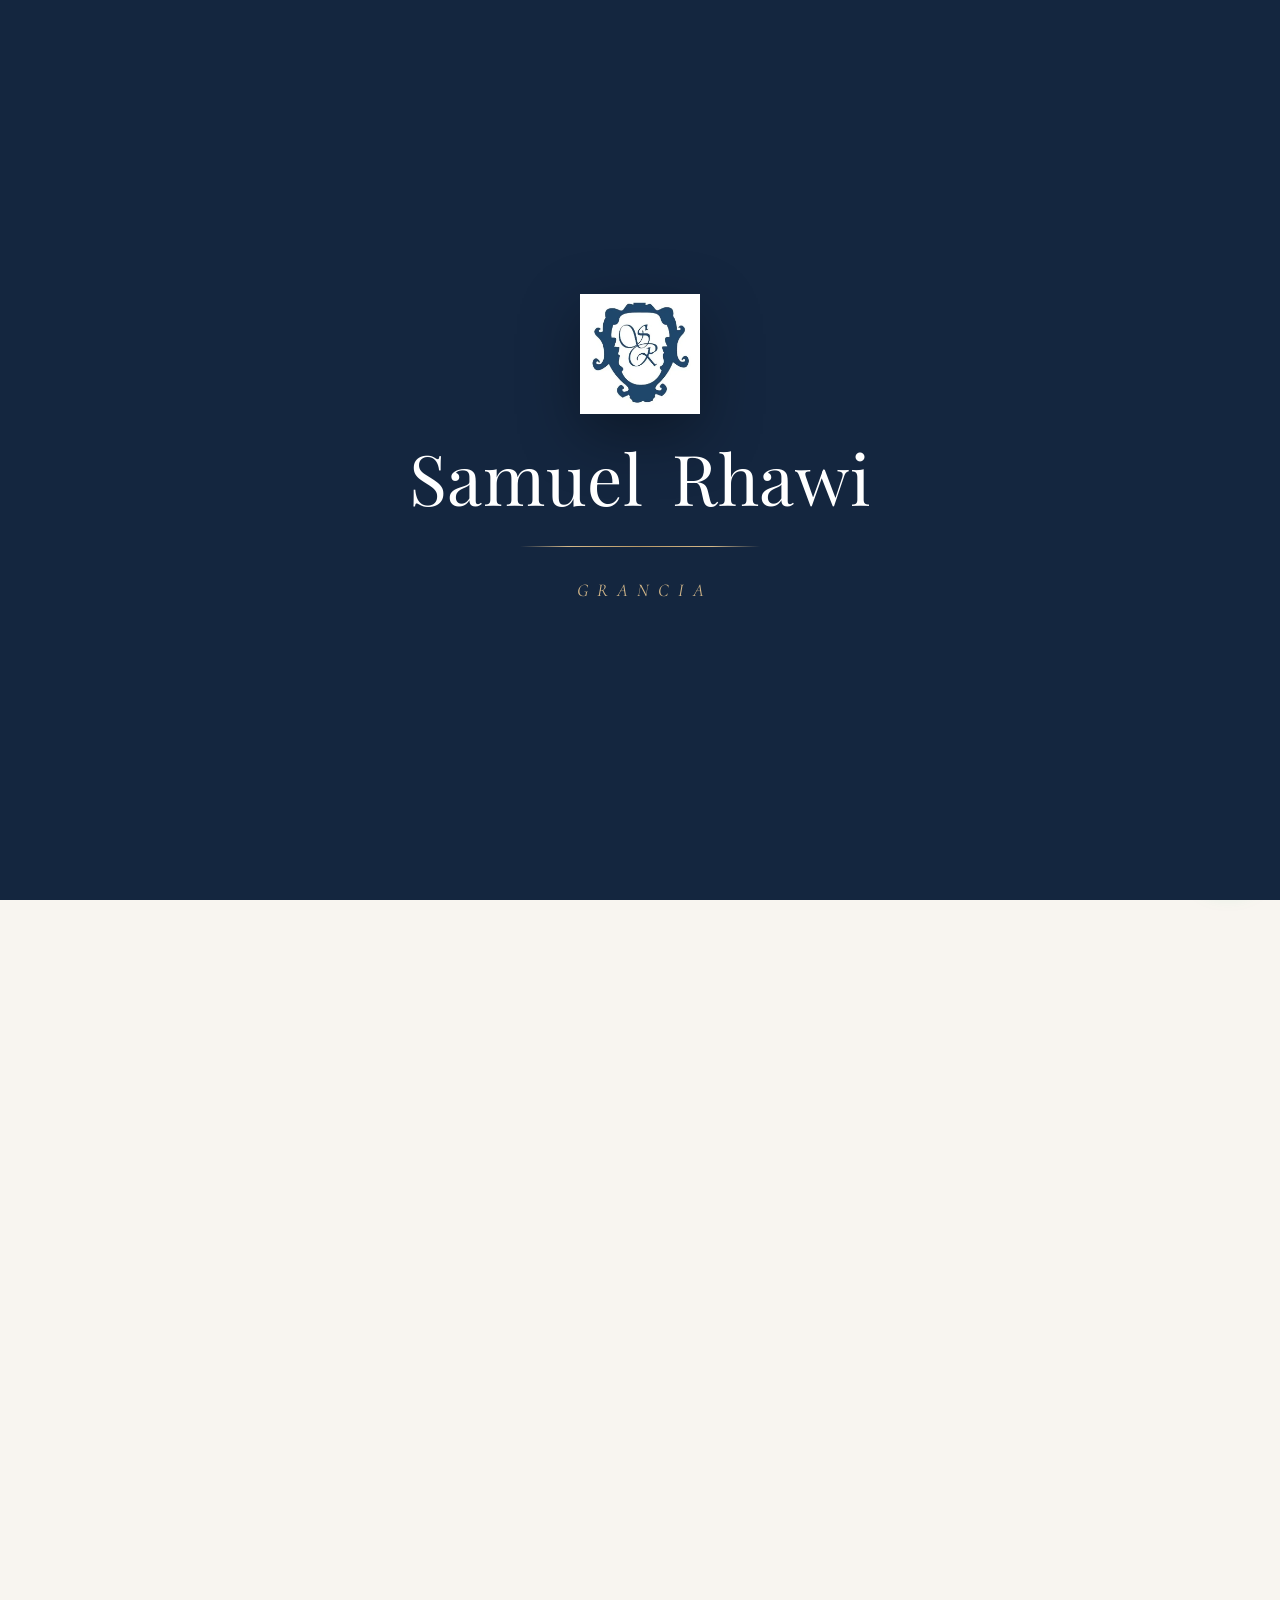
==== commit 6c8417a9: "Add full favicon set, OG/Twitter meta and structured data; intro animation on Grancia page Replicate" ====
--- a/grancia.html
+++ b/grancia.html
@@ -5,10 +5,75 @@
   <meta name="viewport" content="width=device-width, initial-scale=1.0" />
   <title>Samuel Rhawi by Nursel — Boutique al Parco Commerciale Grancia</title>
   <meta name="description" content="Samuel Rhawi by Nursel ora anche a Grancia, al secondo piano del Parco Commerciale. Pelletteria, borse, calzature e accessori in vera pelle. Orari flessibili. Via Cantonale, 6916 Grancia." />
+  <meta name="keywords" content="Samuel Rhawi Grancia, Nursel Grancia, Parco Commerciale Grancia, pelletteria Grancia, boutique Grancia, borse pelle Ticino, calzature pelle" />
+  <meta name="robots" content="index, follow">
+  <meta name="author" content="Samuel Rhawi by Nursel">
   <meta name="theme-color" content="#1e3a5f" />
-
-  <link rel="icon" type="image/webp" href="img/logo (abbreviato ma buona qualita).jpg.webp" />
-  <link rel="apple-touch-icon" href="img/logo (abbreviato ma buona qualita).jpg.webp" />
+  <link rel="canonical" href="https://samuelrhawibynursel.com/grancia.html">
+
+  <!-- Open Graph -->
+  <meta property="og:title" content="Samuel Rhawi by Nursel — Boutique al Parco Commerciale Grancia">
+  <meta property="og:description" content="Pelletteria di lusso al secondo piano del Parco Commerciale Grancia. Borse, calzature e accessori in vera pelle.">
+  <meta property="og:image" content="https://samuelrhawibynursel.com/img/og-image.jpg">
+  <meta property="og:image:type" content="image/jpeg">
+  <meta property="og:image:width" content="800">
+  <meta property="og:image:height" content="800">
+  <meta property="og:type" content="website">
+  <meta property="og:locale" content="it_IT">
+  <meta property="og:url" content="https://samuelrhawibynursel.com/grancia.html">
+
+  <!-- Twitter Card -->
+  <meta name="twitter:card" content="summary_large_image">
+  <meta name="twitter:title" content="Samuel Rhawi by Nursel — Boutique al Parco Commerciale Grancia">
+  <meta name="twitter:description" content="Pelletteria di lusso al secondo piano del Parco Commerciale Grancia. Borse, calzature e accessori in vera pelle.">
+  <meta name="twitter:image" content="https://samuelrhawibynursel.com/img/og-image.jpg">
+
+  <!-- Favicon -->
+  <link rel="icon" href="/favicon.ico" sizes="any">
+  <link rel="icon" type="image/png" sizes="32x32" href="/img/favicon-32.png">
+  <link rel="icon" type="image/png" sizes="48x48" href="/img/favicon-48.png">
+  <link rel="icon" type="image/png" sizes="96x96" href="/img/favicon-96.png">
+  <link rel="apple-touch-icon" sizes="180x180" href="/img/apple-touch-icon.png">
+
+  <!-- Structured Data -->
+  <script type="application/ld+json">
+  {
+    "@context": "https://schema.org",
+    "@type": "ClothingStore",
+    "name": "Samuel Rhawi by Nursel — Grancia",
+    "image": "https://samuelrhawibynursel.com/img/og-image.jpg",
+    "url": "https://samuelrhawibynursel.com/grancia.html",
+    "telephone": "+41766934737",
+    "address": {
+      "@type": "PostalAddress",
+      "streetAddress": "Via Cantonale, Parco Commerciale Grancia, 2° piano",
+      "addressLocality": "Grancia",
+      "postalCode": "6916",
+      "addressCountry": "CH"
+    },
+    "openingHoursSpecification": [
+      {
+        "@type": "OpeningHoursSpecification",
+        "dayOfWeek": ["Monday","Tuesday","Wednesday","Friday"],
+        "opens": "09:00",
+        "closes": "19:00"
+      },
+      {
+        "@type": "OpeningHoursSpecification",
+        "dayOfWeek": "Thursday",
+        "opens": "09:00",
+        "closes": "21:00"
+      },
+      {
+        "@type": "OpeningHoursSpecification",
+        "dayOfWeek": "Saturday",
+        "opens": "09:00",
+        "closes": "18:30"
+      }
+    ],
+    "sameAs": ["https://www.instagram.com/samuel_rhawi_by_nursel"]
+  }
+  </script>
 
   <link rel="preconnect" href="https://fonts.googleapis.com">
   <link rel="preconnect" href="https://fonts.gstatic.com" crossorigin>
@@ -17,6 +82,21 @@
   <link rel="stylesheet" href="styles.css" />
 </head>
 <body>
+
+  <!-- ============ PRELOADER ============ -->
+  <div class="preloader" id="preloader">
+    <div class="preloader__curtain preloader__curtain--top"></div>
+    <div class="preloader__curtain preloader__curtain--bot"></div>
+    <div class="preloader__inner">
+      <img src="img/logo (abbreviato ma buona qualita).jpg.webp" alt="Samuel Rhawi" class="preloader__logo" />
+      <h1 class="preloader__title" aria-label="Samuel Rhawi">
+        <span class="preloader__word"><span>Samuel</span></span>
+        <span class="preloader__word"><span>Rhawi</span></span>
+      </h1>
+      <div class="preloader__line"></div>
+      <span class="preloader__sub">Grancia</span>
+    </div>
+  </div>
 
   <!-- ============ NAVBAR ============ -->
   <header class="nav" id="nav">
--- a/styles.css
+++ b/styles.css
@@ -941,10 +941,13 @@
 }
 .reviews__grid {
   display: grid;
-  grid-template-columns: repeat(3, 1fr);
+  grid-template-columns: repeat(6, 1fr);
   gap: 24px;
   margin-top: 24px;
 }
+.reviews__grid .review { grid-column: span 2; }
+.reviews__grid .review:nth-child(4) { grid-column: 2 / span 2; }
+.reviews__grid .review:nth-child(5) { grid-column: 4 / span 2; }
 .review {
   background: var(--white);
   padding: 36px 32px;
@@ -1166,6 +1169,9 @@
 @media (max-width: 1024px) {
   .gallery { grid-template-columns: repeat(3, 1fr); grid-auto-rows: 240px; }
   .reviews__grid { grid-template-columns: 1fr; max-width: 640px; margin-inline: auto; }
+  .reviews__grid .review,
+  .reviews__grid .review:nth-child(4),
+  .reviews__grid .review:nth-child(5) { grid-column: auto; }
 }
 
 @media (max-width: 860px) {
